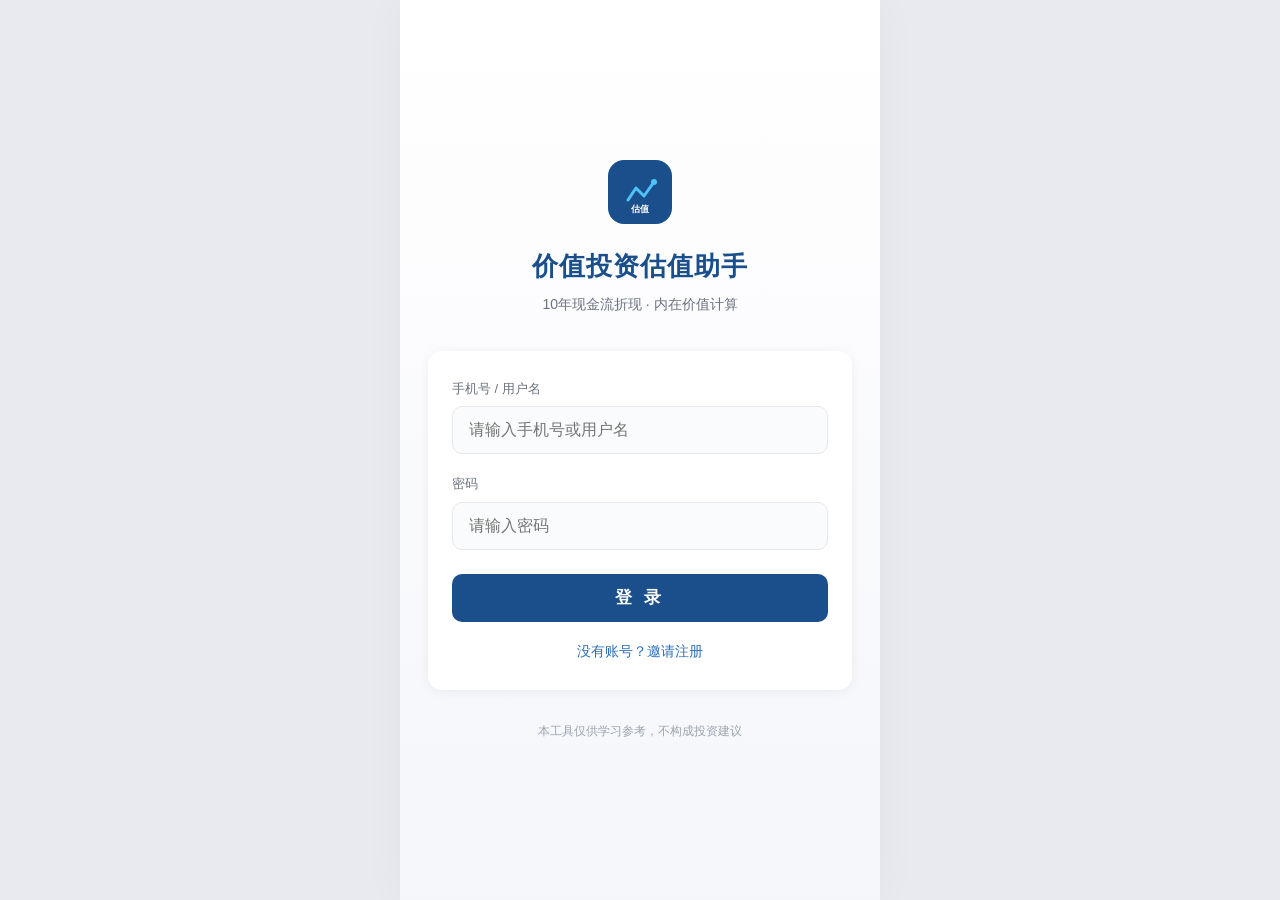
==== index.html @ bd1b54d1 "Add files via upload" ====
<!DOCTYPE html>
<html lang="zh-CN">
<head>
    <meta charset="UTF-8">
    <meta name="viewport" content="width=device-width, initial-scale=1.0, maximum-scale=1.0, user-scalable=no">
    <meta name="apple-mobile-web-app-capable" content="yes">
    <meta name="apple-mobile-web-app-status-bar-style" content="default">
    <title>价值投资估值助手</title>
    <link rel="stylesheet" href="style.css">
</head>
<body>
    <div id="app">

        <!-- ==================== 登录页 ==================== -->
        <div class="screen" id="screen-login">
            <div class="login-container">
                <div class="logo-area">
                    <div class="logo-icon">
                        <svg width="64" height="64" viewBox="0 0 64 64" fill="none">
                            <rect width="64" height="64" rx="16" fill="#1B4F8C"/>
                            <path d="M20 40L28 28L36 36L46 22" stroke="#4FC3F7" stroke-width="3" stroke-linecap="round" stroke-linejoin="round"/>
                            <circle cx="46" cy="22" r="3" fill="#4FC3F7"/>
                            <text x="32" y="52" font-size="9" fill="white" text-anchor="middle" font-family="sans-serif" font-weight="bold">估值</text>
                        </svg>
                    </div>
                    <h1 class="app-title">价值投资估值助手</h1>
                    <p class="app-subtitle">10年现金流折现 · 内在价值计算</p>
                </div>

                <div class="form-card">
                    <div class="input-group">
                        <label class="input-label">手机号 / 用户名</label>
                        <input type="text" id="login-username" class="text-input" placeholder="请输入手机号或用户名" maxlength="20">
                    </div>
                    <div class="input-group">
                        <label class="input-label">密码</label>
                        <input type="password" id="login-password" class="text-input" placeholder="请输入密码" maxlength="20">
                    </div>
                    <button class="btn-primary" onclick="handleLogin()">登 录</button>
                    <div class="link-row">
                        <span class="link-text" onclick="showScreen('register')">没有账号？邀请注册</span>
                    </div>
                </div>

                <p class="disclaimer-mini">本工具仅供学习参考，不构成投资建议</p>
            </div>
        </div>

        <!-- ==================== 注册页 ==================== -->
        <div class="screen hidden" id="screen-register">
            <div class="login-container">
                <div class="logo-area">
                    <div class="logo-icon">
                        <svg width="64" height="64" viewBox="0 0 64 64" fill="none">
                            <rect width="64" height="64" rx="16" fill="#1B4F8C"/>
                            <path d="M32 18V46M18 32H46" stroke="#4FC3F7" stroke-width="3" stroke-linecap="round"/>
                            <circle cx="32" cy="32" r="20" stroke="#4FC3F7" stroke-width="2" fill="none" opacity="0.3"/>
                        </svg>
                    </div>
                    <h1 class="app-title">邀请注册</h1>
                    <p class="app-subtitle">请输入邀请码完成注册</p>
                </div>

                <div class="form-card">
                    <div class="input-group">
                        <label class="input-label">邀请码</label>
                        <input type="text" id="register-invite" class="text-input invite-input" placeholder="请输入6位邀请码" maxlength="6">
                    </div>
                    <div class="input-group">
                        <label class="input-label">手机号 / 用户名</label>
                        <input type="text" id="register-username" class="text-input" placeholder="请设置用户名" maxlength="20">
                    </div>
                    <div class="input-group">
                        <label class="input-label">密码</label>
                        <input type="password" id="register-password" class="text-input" placeholder="请设置密码（6-20位）" maxlength="20">
                    </div>
                    <div class="input-group">
                        <label class="input-label">确认密码</label>
                        <input type="password" id="register-password2" class="text-input" placeholder="请再次输入密码" maxlength="20">
                    </div>
                    <button class="btn-primary" onclick="handleRegister()">注 册</button>
                    <div class="link-row">
                        <span class="link-text" onclick="showScreen('login')">已有账号？返回登录</span>
                    </div>
                </div>

                <div class="invite-hint">
                    <p class="invite-hint-title">如何获取邀请码？</p>
                    <p class="invite-hint-text">本工具为邀请制使用，请联系推荐人获取邀请码。每个邀请码仅可使用一次。</p>
                </div>
            </div>
        </div>

        <!-- ==================== 主界面 ==================== -->
        <div class="screen hidden" id="screen-main">
            <!-- 顶部导航 -->
            <div class="nav-bar">
                <div class="nav-title">价值投资估值助手</div>
                <div class="nav-right" onclick="handleLogout()">
                        <svg width="18" height="18" viewBox="0 0 20 20" fill="none">
                            <path d="M13 5L8 10L13 15M8 10H18" stroke="currentColor" stroke-width="1.5" stroke-linecap="round" stroke-linejoin="round" transform="rotate(180 13 10)"/>
                        </svg>
                        <span>退出</span>
                    </div>
            </div>

            <!-- 内容区 -->
            <div class="main-content">

                <!-- ====== 快速查询 ====== -->
                <div class="section">
                    <div class="section-header">
                        <span class="section-icon">🔍</span>
                        <span class="section-title">快速查询</span>
                    </div>
                    <div class="card">
                        <div class="ai-input-row">
                            <input type="text" id="search-input" class="text-input ai-input" placeholder="输入公司名称或股票代码，如：贵州茅台 / 600519" maxlength="30">
                            <button class="btn-ai" id="btn-search" onclick="searchStock()">查询</button>
                        </div>
                        <div class="input-hint" style="margin-top:6px;">自动获取最新股价、总股本、年度净利润，支持A股/港股/美股</div>
                        <div class="input-hint" style="margin-top:2px;color:var(--orange);">⚠️ 请填写公司准确全名或股票代码，不支持模糊搜索</div>
                        <div class="ai-loading hidden" id="search-loading">
                            <div class="ai-loading-dots">
                                <span></span><span></span><span></span>
                            </div>
                            <span class="ai-loading-text">正在获取数据...</span>
                        </div>
                        <div class="ai-error hidden" id="search-error">
                            <div class="ai-error-icon">⚠️</div>
                            <div class="ai-error-msg" id="search-error-msg"></div>
                        </div>
                        <div class="search-result hidden" id="search-result">
                            <div class="search-result-info">
                                <strong id="search-result-name"></strong>
                                <span class="search-result-code" id="search-result-code"></span>
                            </div>
                        </div>
                    </div>
                </div>

                <!-- 参数输入卡片 -->
                <div class="section">
                    <div class="section-header">
                        <span class="section-number">1</span>
                        <span class="section-title">基础参数输入</span>
                    </div>
                    <div class="card">
                        <div class="input-row">
                            <div class="input-row-label">
                                <span class="input-row-name">当前年度净利润</span>
                                <span class="input-row-unit">亿元</span>
                            </div>
                            <input type="number" id="param-profit" class="number-input" value="195.5" step="0.1" min="0" oninput="calculate()">
                        </div>
                        <div class="input-hint">请输入公司最新年度的归母净利润</div>
                    </div>
                    <div class="card">
                        <div class="input-row">
                            <div class="input-row-label">
                                <span class="input-row-name">总股本</span>
                                <span class="input-row-unit">亿股</span>
                            </div>
                            <input type="number" id="param-shares" class="number-input" value="93.78" step="0.01" min="0" oninput="calculate()">
                        </div>
                        <div class="input-hint">请输入公司总股本</div>
                    </div>
                    <div class="card">
                        <div class="input-row">
                            <div class="input-row-label">
                                <span class="input-row-name">当前股价</span>
                                <span class="input-row-unit">元/股</span>
                            </div>
                            <input type="number" id="param-price" class="number-input" value="21.04" step="0.01" min="0" oninput="calculate()">
                        </div>
                        <div class="input-hint">请输入公司当前最新股价</div>
                    </div>
                </div>

                <div class="section">
                    <div class="section-header">
                        <span class="section-number">2</span>
                        <span class="section-title">增长率与折现参数</span>
                    </div>
                    <div class="card">
                        <div class="input-row">
                            <div class="input-row-label">
                                <span class="input-row-name">未来10年净利润复合增长率</span>
                            </div>
                            <div class="slider-group">
                                <input type="range" id="param-growth" class="slider" min="0" max="30" step="1" value="15" oninput="updateSliderDisplay(this, 'param-growth-display'); calculate()">
                                <span class="slider-value" id="param-growth-display">15%</span>
                            </div>
                        </div>
                        <div class="input-hint">段永平建议：保守预估，不超过15%</div>
                    </div>
                    <div class="card">
                        <div class="input-row">
                            <div class="input-row-label">
                                <span class="input-row-name">10年后永续净利润增长率</span>
                            </div>
                            <div class="slider-group">
                                <input type="range" id="param-perpetual" class="slider" min="0" max="8" step="0.5" value="3" oninput="updateSliderDisplay(this, 'param-perpetual-display'); calculate()">
                                <span class="slider-value" id="param-perpetual-display">3%</span>
                            </div>
                        </div>
                        <div class="input-hint">段永平建议：不超过长期GDP增速，通常3%-5%</div>
                    </div>
                    <div class="card">
                        <div class="input-row">
                            <div class="input-row-label">
                                <span class="input-row-name">无风险折现率</span>
                            </div>
                            <div class="slider-group">
                                <input type="range" id="param-riskfree" class="slider" min="1" max="8" step="0.5" value="5" oninput="updateSliderDisplay(this, 'param-riskfree-display'); calculate()">
                                <span class="slider-value" id="param-riskfree-display">5%</span>
                            </div>
                        </div>
                        <div class="input-hint">通常取10年期国债收益率，段永平常用5%</div>
                    </div>
                    <div class="card">
                        <div class="input-row">
                            <div class="input-row-label">
                                <span class="input-row-name">风险溢价</span>
                            </div>
                            <div class="slider-group">
                                <input type="range" id="param-riskpremium" class="slider" min="0" max="10" step="0.5" value="5" oninput="updateSliderDisplay(this, 'param-riskpremium-display'); calculate()">
                                <span class="slider-value" id="param-riskpremium-display">5%</span>
                            </div>
                        </div>
                        <div class="input-hint">段永平常用5%，合计折现率10%</div>
                    </div>
                    <div class="card">
                        <div class="input-row">
                            <div class="input-row-label">
                                <span class="input-row-name">安全边际折扣</span>
                            </div>
                            <div class="slider-group">
                                <input type="range" id="param-margin" class="slider" min="50" max="90" step="5" value="70" oninput="updateSliderDisplay(this, 'param-margin-display'); calculate()">
                                <span class="slider-value" id="param-margin-display">70%</span>
                            </div>
                        </div>
                        <div class="input-hint">段永平建议：至少7折，优质公司可放宽至8折</div>
                    </div>
                </div>

                <!-- 合计折现率显示 -->
                <div class="discount-display">
                    <span class="discount-label">合计折现率</span>
                    <span class="discount-value" id="discount-rate">10.0%</span>
                </div>

                <!-- 估值结果卡片 -->
                <div class="section">
                    <div class="section-header">
                        <span class="section-number">3</span>
                        <span class="section-title">估值结果</span>
                    </div>

                    <div class="result-card primary-result">
                        <div class="result-label">每股内在价值</div>
                        <div class="result-value" id="result-intrinsic-value">¥74.68</div>
                        <div class="result-sub">
                            <span>安全边际买入价</span>
                            <span class="result-sub-value" id="result-safe-price">¥52.28</span>
                        </div>
                    </div>

                    <div class="result-row">
                        <div class="result-card-mini">
                            <div class="mini-label">当前股价</div>
                            <div class="mini-value" id="result-current-price">¥21.04</div>
                        </div>
                        <div class="result-card-mini">
                            <div class="mini-label">溢价率</div>
                            <div class="mini-value" id="result-premium">-71.8%</div>
                        </div>
                    </div>

                    <div class="result-card evaluation-card" id="evaluation-card">
                        <div class="eval-row">
                            <span class="eval-icon" id="eval-icon">●</span>
                            <span class="eval-label" id="eval-label">估值偏低，有安全边际</span>
                        </div>
                        <div class="eval-divider"></div>
                        <div class="eval-row">
                            <span class="eval-icon" id="eval-icon2">●</span>
                            <span class="eval-label" id="eval-action">非常适合，已进入安全边际区间</span>
                        </div>
                        <div class="eval-divider"></div>
                        <div class="eval-advice" id="eval-advice">建议：可分批买入，长期持有，享受公司成长收益</div>
                    </div>
                </div>

                <!-- 10年现金流详情 -->
                <div class="section">
                    <div class="section-header">
                        <span class="section-number">4</span>
                        <span class="section-title">10年现金流折现详情</span>
                        <span class="toggle-detail" id="toggle-detail" onclick="toggleDetail()">展开</span>
                    </div>
                    <div class="detail-table hidden" id="detail-table">
                        <div class="table-header">
                            <span class="col-year">年份</span>
                            <span class="col-profit">净利润(亿)</span>
                            <span class="col-factor">折现系数</span>
                            <span class="col-pv">现值(亿)</span>
                        </div>
                        <div id="detail-rows"></div>
                        <div class="table-footer">
                            <span class="col-year">10年现值合计</span>
                            <span class="col-profit"></span>
                            <span class="col-factor"></span>
                            <span class="col-pv" id="detail-total">2516.86</span>
                        </div>
                        <div class="table-footer perpetual-row">
                            <span class="col-year">永续价值现值</span>
                            <span class="col-profit"></span>
                            <span class="col-factor"></span>
                            <span class="col-pv" id="detail-perpetual">4486.81</span>
                        </div>
                    </div>
                </div>

                <!-- 免责声明 -->
                <div class="disclaimer-section">
                    <div class="disclaimer-title">免责声明</div>
                    <p class="disclaimer-text">
                        本工具仅为股票内在价值计算的辅助工具，基于段永平的价值投资理论设计，不构成任何投资建议。股票投资具有高风险，用户使用本工具做出的任何投资决策均由用户自行承担全部风险和责任。
                    </p>
                </div>

                <div style="height: 30px;"></div>
            </div>
        </div>

        <!-- ==================== Toast提示 ==================== -->
        <div class="toast hidden" id="toast"></div>

    </div>

    <script src="supabase.min.js?v=4"></script>
    <script src="app.js?v=5"></script>
</body>
</html>
---- style.css ----
/* ==================== 基础重置 ==================== */
* {
    margin: 0;
    padding: 0;
    box-sizing: border-box;
    -webkit-tap-highlight-color: transparent;
}

:root {
    --primary: #1B4F8C;
    --primary-light: #2E6FB5;
    --primary-bg: #E8F0FA;
    --accent: #4FC3F7;
    --red: #E53935;
    --red-light: #FFEBEE;
    --green: #43A047;
    --green-light: #E8F5E9;
    --orange: #FB8C00;
    --orange-light: #FFF3E0;
    --text-main: #1A1A2E;
    --text-secondary: #6B7280;
    --text-hint: #9CA3AF;
    --bg: #F5F6FA;
    --card-bg: #FFFFFF;
    --border: #E5E7EB;
    --shadow: 0 2px 12px rgba(0, 0, 0, 0.06);
    --shadow-lg: 0 8px 30px rgba(27, 79, 140, 0.12);
    --radius: 14px;
    --radius-sm: 10px;
}

html, body {
    font-family: -apple-system, BlinkMacSystemFont, "Segoe UI", "PingFang SC", "Hiragino Sans GB", "Microsoft YaHei", sans-serif;
    background: var(--bg);
    color: var(--text-main);
    font-size: 15px;
    line-height: 1.5;
    -webkit-font-smoothing: antialiased;
    height: 100%;
}

#app {
    max-width: 480px;
    margin: 0 auto;
    min-height: 100vh;
    position: relative;
    background: var(--bg);
    box-shadow: 0 0 40px rgba(0, 0, 0, 0.04);
}

/* ==================== 屏幕切换 ==================== */
.screen {
    min-height: 100vh;
    animation: fadeIn 0.3s ease;
}

.hidden {
    display: none !important;
}

@keyframes fadeIn {
    from { opacity: 0; transform: translateY(8px); }
    to { opacity: 1; transform: translateY(0); }
}

@keyframes slideUp {
    from { opacity: 0; transform: translateY(20px); }
    to { opacity: 1; transform: translateY(0); }
}

/* ==================== 登录/注册页 ==================== */
.login-container {
    min-height: 100vh;
    display: flex;
    flex-direction: column;
    align-items: center;
    justify-content: center;
    padding: 40px 28px;
    background: linear-gradient(180deg, #FFFFFF 0%, #F5F6FA 100%);
}

.logo-area {
    text-align: center;
    margin-bottom: 36px;
    animation: slideUp 0.5s ease;
}

.logo-icon {
    margin-bottom: 16px;
}

.app-title {
    font-size: 26px;
    font-weight: 700;
    color: var(--primary);
    letter-spacing: 1px;
    margin-bottom: 8px;
}

.app-subtitle {
    font-size: 14px;
    color: var(--text-secondary);
}

.form-card {
    width: 100%;
    background: var(--card-bg);
    border-radius: var(--radius);
    padding: 28px 24px;
    box-shadow: var(--shadow);
    animation: slideUp 0.5s ease 0.1s both;
}

.input-group {
    margin-bottom: 20px;
}

.input-label {
    display: block;
    font-size: 13px;
    color: var(--text-secondary);
    margin-bottom: 8px;
    font-weight: 500;
}

.text-input {
    width: 100%;
    height: 48px;
    border: 1.5px solid var(--border);
    border-radius: var(--radius-sm);
    padding: 0 16px;
    font-size: 16px;
    color: var(--text-main);
    background: #FAFBFC;
    transition: all 0.2s;
    outline: none;
}

.text-input:focus {
    border-color: var(--primary-light);
    background: #fff;
    box-shadow: 0 0 0 3px var(--primary-bg);
}

.invite-input {
    letter-spacing: 6px;
    text-transform: uppercase;
    text-align: center;
    font-weight: 600;
    font-size: 20px;
}

.btn-primary {
    width: 100%;
    height: 48px;
    background: var(--primary);
    color: #fff;
    border: none;
    border-radius: var(--radius-sm);
    font-size: 17px;
    font-weight: 600;
    letter-spacing: 4px;
    cursor: pointer;
    transition: all 0.2s;
    margin-top: 4px;
}

.btn-primary:active {
    transform: scale(0.98);
    background: var(--primary-light);
}

.link-row {
    text-align: center;
    margin-top: 18px;
}

.link-text {
    font-size: 14px;
    color: var(--primary-light);
    cursor: pointer;
    transition: opacity 0.2s;
}

.link-text:active {
    opacity: 0.6;
}

.disclaimer-mini {
    margin-top: 32px;
    font-size: 12px;
    color: var(--text-hint);
    text-align: center;
}

.invite-hint {
    margin-top: 28px;
    padding: 16px;
    background: var(--primary-bg);
    border-radius: var(--radius-sm);
    text-align: center;
}

.invite-hint-title {
    font-size: 13px;
    font-weight: 600;
    color: var(--primary);
    margin-bottom: 6px;
}

.invite-hint-text {
    font-size: 12px;
    color: var(--text-secondary);
    line-height: 1.6;
}

/* ==================== 主界面导航 ==================== */
.nav-bar {
    position: sticky;
    top: 0;
    z-index: 100;
    display: flex;
    align-items: center;
    justify-content: space-between;
    padding: 0 20px;
    height: 52px;
    background: var(--primary);
    color: #fff;
}

.nav-title {
    font-size: 17px;
    font-weight: 600;
}

.nav-right {
    display: flex;
    align-items: center;
    gap: 4px;
    font-size: 13px;
    cursor: pointer;
    opacity: 0.85;
    transition: opacity 0.2s;
}

.nav-right:active {
    opacity: 1;
}

/* ==================== 主内容区 ==================== */
.main-content {
    padding: 16px;
}

/* ==================== 分区 ==================== */
.section {
    margin-bottom: 20px;
}

.section-header {
    display: flex;
    align-items: center;
    gap: 8px;
    margin-bottom: 12px;
    padding: 0 4px;
}

.section-number {
    width: 24px;
    height: 24px;
    border-radius: 50%;
    background: var(--primary);
    color: #fff;
    font-size: 13px;
    font-weight: 600;
    display: flex;
    align-items: center;
    justify-content: center;
    flex-shrink: 0;
}

.section-title {
    font-size: 16px;
    font-weight: 600;
    color: var(--text-main);
}

.toggle-detail {
    margin-left: auto;
    font-size: 13px;
    color: var(--primary-light);
    cursor: pointer;
    padding: 4px 8px;
}

/* ==================== 卡片 ==================== */
.card {
    background: var(--card-bg);
    border-radius: var(--radius);
    padding: 16px;
    margin-bottom: 10px;
    box-shadow: var(--shadow);
}

.input-row {
    display: flex;
    align-items: center;
    justify-content: space-between;
    gap: 12px;
}

.input-row-label {
    display: flex;
    flex-direction: column;
    gap: 2px;
    flex-shrink: 0;
}

.input-row-name {
    font-size: 15px;
    color: var(--text-main);
    font-weight: 500;
}

.input-row-unit {
    font-size: 12px;
    color: var(--text-hint);
}

.number-input {
    width: 110px;
    height: 40px;
    border: 1.5px solid var(--border);
    border-radius: 8px;
    padding: 0 12px;
    font-size: 18px;
    font-weight: 600;
    color: var(--primary);
    text-align: right;
    background: #FAFBFC;
    outline: none;
    transition: all 0.2s;
    -moz-appearance: textfield;
}

.number-input::-webkit-outer-spin-button,
.number-input::-webkit-inner-spin-button {
    -webkit-appearance: none;
}

.number-input:focus {
    border-color: var(--primary-light);
    background: #fff;
    box-shadow: 0 0 0 3px var(--primary-bg);
}

.input-hint {
    font-size: 12px;
    color: var(--text-hint);
    margin-top: 8px;
    line-height: 1.4;
}

/* ==================== 滑块 ==================== */
.slider-group {
    display: flex;
    align-items: center;
    gap: 12px;
    flex-shrink: 0;
}

.slider {
    width: 120px;
    height: 6px;
    -webkit-appearance: none;
    appearance: none;
    background: var(--border);
    border-radius: 3px;
    outline: none;
}

.slider::-webkit-slider-thumb {
    -webkit-appearance: none;
    appearance: none;
    width: 20px;
    height: 20px;
    border-radius: 50%;
    background: var(--primary);
    cursor: pointer;
    border: 3px solid #fff;
    box-shadow: 0 1px 4px rgba(27, 79, 140, 0.3);
    transition: transform 0.15s;
}

.slider::-webkit-slider-thumb:active {
    transform: scale(1.2);
}

.slider::-moz-range-thumb {
    width: 20px;
    height: 20px;
    border-radius: 50%;
    background: var(--primary);
    cursor: pointer;
    border: 3px solid #fff;
    box-shadow: 0 1px 4px rgba(27, 79, 140, 0.3);
}

.slider-value {
    min-width: 42px;
    text-align: right;
    font-size: 16px;
    font-weight: 700;
    color: var(--primary);
}

/* ==================== 合计折现率 ==================== */
.discount-display {
    display: flex;
    align-items: center;
    justify-content: space-between;
    background: var(--primary-bg);
    border-radius: var(--radius);
    padding: 14px 20px;
    margin-bottom: 20px;
}

.discount-label {
    font-size: 14px;
    color: var(--primary);
    font-weight: 500;
}

.discount-value {
    font-size: 22px;
    font-weight: 700;
    color: var(--primary);
}

/* ==================== 估值结果 ==================== */
.primary-result {
    background: linear-gradient(135deg, var(--primary) 0%, var(--primary-light) 100%);
    color: #fff;
    text-align: center;
    padding: 28px 20px;
    border-radius: var(--radius);
    box-shadow: var(--shadow-lg);
    margin-bottom: 10px;
}

.result-label {
    font-size: 14px;
    opacity: 0.85;
    margin-bottom: 8px;
}

.result-value {
    font-size: 40px;
    font-weight: 700;
    letter-spacing: 1px;
    margin-bottom: 16px;
}

.result-sub {
    display: flex;
    align-items: center;
    justify-content: center;
    gap: 10px;
    font-size: 14px;
    opacity: 0.9;
}

.result-sub-value {
    font-weight: 600;
    font-size: 16px;
}

.result-row {
    display: flex;
    gap: 10px;
    margin-bottom: 10px;
}

.result-card-mini {
    flex: 1;
    background: var(--card-bg);
    border-radius: var(--radius-sm);
    padding: 14px;
    text-align: center;
    box-shadow: var(--shadow);
}

.mini-label {
    font-size: 12px;
    color: var(--text-secondary);
    margin-bottom: 6px;
}

.mini-value {
    font-size: 20px;
    font-weight: 700;
    color: var(--text-main);
}

/* ==================== 评价卡片 ==================== */
.evaluation-card {
    padding: 18px 16px;
}

.eval-row {
    display: flex;
    align-items: center;
    gap: 10px;
}

.eval-icon {
    font-size: 10px;
    flex-shrink: 0;
}

.eval-label {
    font-size: 15px;
    font-weight: 600;
}

.eval-divider {
    height: 1px;
    background: var(--border);
    margin: 12px 0;
}

.eval-advice {
    font-size: 14px;
    color: var(--text-secondary);
    line-height: 1.6;
    padding: 12px 14px;
    border-radius: 8px;
    background: var(--bg);
    margin-top: 4px;
}

/* 评价颜色 */
.eval-low { color: var(--red); }
.eval-low .eval-advice { background: var(--red-light); color: var(--red); }
.eval-reasonable { color: var(--orange); }
.eval-reasonable .eval-advice { background: var(--orange-light); color: var(--orange); }
.eval-high { color: var(--green); }
.eval-high .eval-advice { background: var(--green-light); color: var(--green); }

/* ==================== 详情表格 ==================== */
.detail-table {
    background: var(--card-bg);
    border-radius: var(--radius);
    padding: 4px 0;
    box-shadow: var(--shadow);
    overflow: hidden;
    animation: slideUp 0.3s ease;
}

.table-header {
    display: flex;
    padding: 12px 16px;
    background: var(--primary-bg);
    font-size: 12px;
    font-weight: 600;
    color: var(--primary);
}

.table-header span, .table-footer span {
    text-align: right;
}

.col-year { flex: 1; text-align: left !important; }
.col-profit { width: 90px; }
.col-factor { width: 80px; }
.col-pv { width: 90px; }

#detail-rows .detail-row {
    display: flex;
    padding: 10px 16px;
    font-size: 13px;
    border-bottom: 1px solid var(--border);
    color: var(--text-main);
}

#detail-rows .detail-row:last-child {
    border-bottom: none;
}

.table-footer {
    display: flex;
    padding: 12px 16px;
    font-size: 13px;
    font-weight: 600;
    color: var(--primary);
    background: var(--primary-bg);
    border-top: 1.5px solid var(--primary-light);
}

.perpetual-row {
    background: #FFF8E1;
    color: var(--orange);
    border-top: none;
}

/* ==================== 免责声明 ==================== */
.disclaimer-section {
    padding: 16px;
    background: var(--card-bg);
    border-radius: var(--radius);
    margin-bottom: 10px;
    box-shadow: var(--shadow);
}

.disclaimer-title {
    font-size: 13px;
    font-weight: 600;
    color: var(--text-secondary);
    margin-bottom: 8px;
}

.disclaimer-text {
    font-size: 12px;
    color: var(--text-hint);
    line-height: 1.7;
}

/* ==================== Toast ==================== */
.toast {
    position: fixed;
    top: 50%;
    left: 50%;
    transform: translate(-50%, -50%);
    background: rgba(0, 0, 0, 0.8);
    color: #fff;
    padding: 14px 28px;
    border-radius: 10px;
    font-size: 14px;
    z-index: 9999;
    max-width: 280px;
    text-align: center;
    line-height: 1.5;
    animation: toastIn 0.25s ease;
}

@keyframes toastIn {
    from { opacity: 0; transform: translate(-50%, -40%); }
    to { opacity: 1; transform: translate(-50%, -50%); }
}

/* ==================== 响应式 ==================== */
@media (min-width: 481px) {
    body {
        background: #E8EAF0;
    }
}

@media (max-width: 480px) {
    .input-row {
        flex-direction: column;
        align-items: stretch;
        gap: 10px;
    }
    .input-row-label {
        flex-shrink: 0;
    }
    .slider-group {
        width: 100%;
        gap: 10px;
    }
    .slider {
        flex: 1;
        width: auto;
        min-width: 0;
    }
    .slider-value {
        min-width: 42px;
        font-size: 15px;
    }
}

@media (max-width: 360px) {
    .slider { width: auto; }
    .slider-value { font-size: 14px; min-width: 36px; }
    .number-input { width: 90px; font-size: 16px; }
    .result-value { font-size: 34px; }
}

/* ==================== 导航操作区 ==================== */
.nav-actions {
    display: flex;
    align-items: center;
    gap: 12px;
}

.nav-icon {
    cursor: pointer;
    opacity: 0.9;
    transition: opacity 0.2s, background 0.2s;
    display: flex;
    align-items: center;
    justify-content: center;
    width: 36px;
    height: 36px;
    border-radius: 50%;
    background: rgba(255, 255, 255, 0.12);
}

.nav-icon:hover, .nav-icon:active {
    opacity: 1;
    background: rgba(255, 255, 255, 0.22);
}

.nav-right {
    display: flex;
    align-items: center;
    gap: 4px;
    font-size: 13px;
    cursor: pointer;
    opacity: 0.85;
    transition: opacity 0.2s;
}

.nav-right:active {
    opacity: 1;
}

/* ==================== AI 分析区块 ==================== */
.section-icon {
    font-size: 18px;
}

.badge {
    font-size: 11px;
    padding: 2px 8px;
    border-radius: 10px;
    font-weight: 600;
    letter-spacing: 0.5px;
}
.badge-ai {
    background: #E8F0FA;
    color: var(--primary);
}

.ai-card {
    padding: 16px;
}

.ai-input-row {
    display: flex;
    gap: 10px;
    align-items: center;
}

.ai-input {
    flex: 1;
    min-width: 0;
}

.btn-ai {
    height: 48px;
    padding: 0 20px;
    background: linear-gradient(135deg, #6C5CE7, #A29BFE);
    color: #fff;
    border: none;
    border-radius: var(--radius-sm);
    font-size: 15px;
    font-weight: 600;
    cursor: pointer;
    white-space: nowrap;
    transition: all 0.2s;
    flex-shrink: 0;
}

.btn-ai:active {
    transform: scale(0.97);
    opacity: 0.9;
}

.btn-ai:disabled {
    opacity: 0.6;
    cursor: not-allowed;
}

/* AI 加载动画 */
.ai-loading {
    display: flex;
    flex-direction: column;
    align-items: center;
    padding: 32px 16px;
    gap: 16px;
}

.ai-loading-dots {
    display: flex;
    gap: 8px;
}

.ai-loading-dots span {
    width: 10px;
    height: 10px;
    border-radius: 50%;
    background: var(--primary-light);
    animation: aiDot 1.4s infinite ease-in-out both;
}

.ai-loading-dots span:nth-child(1) { animation-delay: -0.32s; }
.ai-loading-dots span:nth-child(2) { animation-delay: -0.16s; }
.ai-loading-dots span:nth-child(3) { animation-delay: 0s; }

@keyframes aiDot {
    0%, 80%, 100% { transform: scale(0); opacity: 0.3; }
    40% { transform: scale(1); opacity: 1; }
}

.ai-loading-text {
    font-size: 13px;
    color: var(--text-hint);
}

/* AI 结果卡片 */
.ai-result {
    margin-top: 16px;
    border-top: 1px solid var(--border);
    padding-top: 16px;
    animation: fadeIn 0.4s ease;
}

.ai-result-header {
    display: flex;
    align-items: center;
    justify-content: space-between;
    margin-bottom: 16px;
}

.ai-company-name {
    font-size: 18px;
    font-weight: 700;
    color: var(--primary);
}

.ai-model-tag {
    font-size: 11px;
    padding: 3px 10px;
    background: linear-gradient(135deg, #6C5CE7, #A29BFE);
    color: #fff;
    border-radius: 10px;
    font-weight: 600;
    letter-spacing: 0.5px;
}

.ai-result-body {
    font-size: 14px;
    line-height: 1.8;
    color: var(--text-main);
    word-break: break-word;
}

/* AI 内容排版 */
.ai-h2 {
    font-size: 16px;
    font-weight: 700;
    color: var(--primary);
    margin: 20px 0 10px;
    padding-bottom: 8px;
    border-bottom: 2px solid var(--primary-bg);
}

.ai-h3 {
    font-size: 15px;
    font-weight: 600;
    color: var(--text-main);
    margin: 16px 0 8px;
}

.ai-p {
    margin-bottom: 8px;
    text-indent: 0;
}

.ai-ul, .ai-ol {
    margin: 8px 0 12px;
    padding-left: 20px;
}

.ai-ul li, .ai-ol li {
    margin-bottom: 6px;
    line-height: 1.7;
}

.ai-code {
    background: var(--bg);
    padding: 2px 6px;
    border-radius: 4px;
    font-size: 13px;
    color: var(--red);
    font-family: "SF Mono", "Menlo", "Consolas", monospace;
}

.ai-emoji {
    font-size: 16px;
}

.ai-result-footer {
    margin-top: 20px;
    padding-top: 14px;
    border-top: 1px solid var(--border);
    display: flex;
    align-items: center;
    justify-content: space-between;
    gap: 12px;
    flex-wrap: wrap;
}

.ai-disclaimer {
    font-size: 12px;
    color: var(--text-hint);
    flex: 1;
    min-width: 0;
}

.btn-text {
    background: none;
    border: none;
    color: var(--primary-light);
    font-size: 13px;
    cursor: pointer;
    padding: 4px 8px;
    white-space: nowrap;
}

.btn-text:active {
    opacity: 0.7;
}

/* AI 错误状态 */
.ai-error {
    margin-top: 16px;
    padding: 16px;
    background: #FFF3E0;
    border-radius: var(--radius-sm);
    display: flex;
    align-items: flex-start;
    gap: 10px;
    animation: fadeIn 0.3s ease;
}

.ai-error-icon {
    font-size: 20px;
    flex-shrink: 0;
    margin-top: 1px;
}

.ai-error-msg {
    font-size: 13px;
    color: var(--orange);
    line-height: 1.6;
}

/* ==================== 快速查询结果 ==================== */
.search-result {
    margin-top: 12px;
    padding: 12px 16px;
    background: var(--green-light);
    border-radius: var(--radius-sm);
    border-left: 3px solid var(--green);
}

.search-result-info {
    display: flex;
    align-items: center;
    gap: 8px;
    font-size: 15px;
    color: var(--text-main);
}

.search-result-code {
    font-size: 12px;
    color: var(--text-hint);
    padding: 2px 8px;
    background: #fff;
    border-radius: 10px;
}

/* ==================== 设置弹窗 ==================== */
.modal-overlay {
    position: fixed;
    top: 0;
    left: 0;
    right: 0;
    bottom: 0;
    background: rgba(0, 0, 0, 0.5);
    z-index: 1000;
    display: flex;
    align-items: center;
    justify-content: center;
    padding: 20px;
    animation: fadeIn 0.2s ease;
}

.modal-card {
    background: #fff;
    border-radius: var(--radius);
    width: 100%;
    max-width: 400px;
    max-height: 90vh;
    overflow-y: auto;
    box-shadow: 0 20px 60px rgba(0, 0, 0, 0.2);
    animation: slideUp 0.3s ease;
}

.modal-header {
    display: flex;
    align-items: center;
    justify-content: space-between;
    padding: 20px 20px 0;
}

.modal-title {
    font-size: 18px;
    font-weight: 700;
    color: var(--text-main);
}

.modal-close {
    font-size: 24px;
    color: var(--text-hint);
    cursor: pointer;
    width: 32px;
    height: 32px;
    display: flex;
    align-items: center;
    justify-content: center;
    border-radius: 50%;
    transition: background 0.2s;
}

.modal-close:hover {
    background: var(--bg);
}

.modal-body {
    padding: 20px;
}

.select-input {
    -webkit-appearance: none;
    appearance: none;
    background-image: url("data:image/svg+xml,%3Csvg xmlns='http://www.w3.org/2000/svg' width='12' height='12' viewBox='0 0 12 12'%3E%3Cpath d='M6 8L1 3h10z' fill='%239CA3AF'/%3E%3C/svg%3E");
    background-repeat: no-repeat;
    background-position: right 14px center;
    padding-right: 36px;
    cursor: pointer;
}

.modal-status {
    margin-top: 12px;
    text-align: center;
    font-size: 13px;
    padding: 8px;
    border-radius: 6px;
}

.modal-status-success {
    background: var(--green-light);
    color: var(--green);
}

.modal-status-error {
    background: var(--red-light);
    color: var(--red);
}

/* 云端模式提示 */
.ai-mode-info {
    display: flex;
    align-items: flex-start;
    gap: 12px;
    padding: 14px 16px;
    background: linear-gradient(135deg, #E8F0FA, #F0F4FF);
    border-radius: var(--radius-sm);
    border: 1px solid #D0DFF0;
    margin-bottom: 4px;
}

.ai-mode-icon {
    font-size: 24px;
    flex-shrink: 0;
    margin-top: 2px;
}

.ai-mode-text strong {
    font-size: 14px;
    color: var(--primary);
    display: block;
    margin-bottom: 4px;
}

.ai-mode-text p {
    font-size: 12px;
    color: var(--text-secondary);
    line-height: 1.6;
    margin: 0;
}

.modal-divider {
    text-align: center;
    margin: 20px 0 14px;
    position: relative;
}

.modal-divider::before {
    content: '';
    position: absolute;
    top: 50%;
    left: 0;
    right: 0;
    height: 1px;
    background: var(--border);
}

.modal-divider span {
    position: relative;
    background: #fff;
    padding: 0 12px;
    font-size: 12px;
    color: var(--text-hint);
}

/* ==================== 覆盖原 nav-right 样式 ==================== */
.nav-bar .nav-right {
    display: flex;
    align-items: center;
    gap: 4px;
    font-size: 13px;
    cursor: pointer;
    opacity: 0.85;
    transition: opacity 0.2s;
}

.nav-bar .nav-right:active {
    opacity: 1;
}
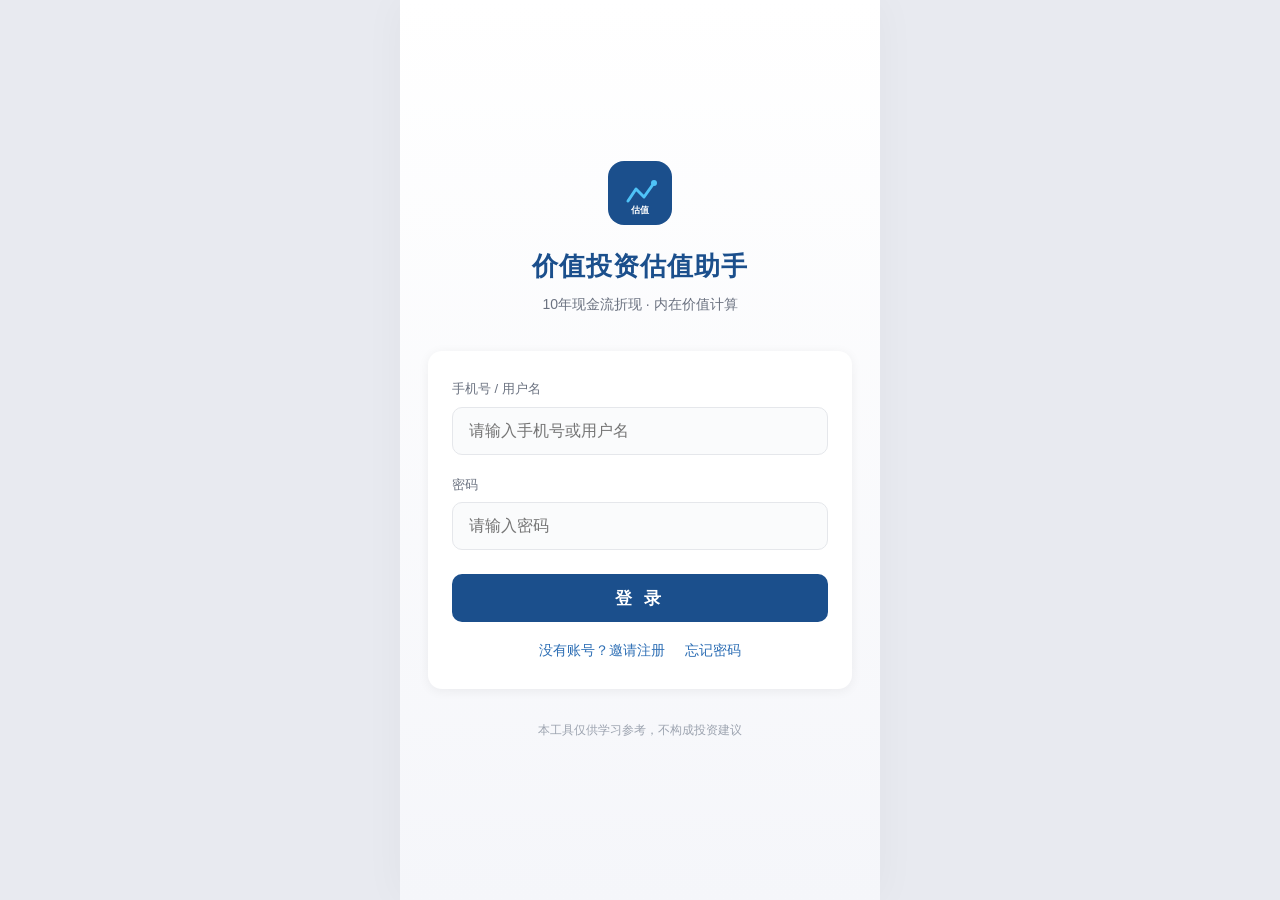
==== commit 62685061: "Add files via upload" ====
--- a/index.html
+++ b/index.html
@@ -39,6 +39,7 @@
                     <button class="btn-primary" onclick="handleLogin()">登 录</button>
                     <div class="link-row">
                         <span class="link-text" onclick="showScreen('register')">没有账号？邀请注册</span>
+                        <span class="link-text" onclick="showScreen('forgot')">忘记密码</span>
                     </div>
                 </div>
 
@@ -91,6 +92,46 @@
             </div>
         </div>
 
+        <!-- ==================== 忘记密码页 ==================== -->
+        <div class="screen hidden" id="screen-forgot">
+            <div class="login-container">
+                <div class="logo-area">
+                    <div class="logo-icon">
+                        <svg width="64" height="64" viewBox="0 0 64 64" fill="none">
+                            <rect width="64" height="64" rx="16" fill="#1B4F8C"/>
+                            <path d="M32 18V38M32 38L24 30M32 38L40 30" stroke="#4FC3F7" stroke-width="3" stroke-linecap="round" stroke-linejoin="round"/>
+                            <rect x="20" y="42" width="24" height="6" rx="3" fill="#4FC3F7" opacity="0.4"/>
+                        </svg>
+                    </div>
+                    <h1 class="app-title">找回密码</h1>
+                    <p class="app-subtitle">通过注册时的邀请码验证身份</p>
+                </div>
+
+                <div class="form-card">
+                    <div class="input-group">
+                        <label class="input-label">用户名</label>
+                        <input type="text" id="forgot-username" class="text-input" placeholder="请输入注册时的用户名" maxlength="20">
+                    </div>
+                    <div class="input-group">
+                        <label class="input-label">注册邀请码</label>
+                        <input type="text" id="forgot-invite" class="text-input invite-input" placeholder="请输入注册时使用的邀请码" maxlength="10">
+                    </div>
+                    <div class="input-group">
+                        <label class="input-label">新密码</label>
+                        <input type="password" id="forgot-password" class="text-input" placeholder="请设置新密码（6-20位）" maxlength="20">
+                    </div>
+                    <div class="input-group">
+                        <label class="input-label">确认新密码</label>
+                        <input type="password" id="forgot-password2" class="text-input" placeholder="请再次输入新密码" maxlength="20">
+                    </div>
+                    <button class="btn-primary" onclick="handleForgotPassword()">重置密码</button>
+                    <div class="link-row">
+                        <span class="link-text" onclick="showScreen('login')">← 返回登录</span>
+                    </div>
+                </div>
+            </div>
+        </div>
+
         <!-- ==================== 主界面 ==================== -->
         <div class="screen hidden" id="screen-main">
             <!-- 顶部导航 -->
@@ -139,6 +180,26 @@
                     </div>
                 </div>
 
+                <!-- ====== 生意模式分析 ====== -->
+                <div class="section hidden" id="business-model-section">
+                    <div class="section-header">
+                        <span class="section-icon">📊</span>
+                        <span class="section-title">生意模式分析</span>
+                    </div>
+                    <div class="card" id="business-model-card">
+                        <div class="bm-category-row">
+                            <span class="bm-badge" id="bm-badge">顶级好生意</span>
+                            <span class="bm-description" id="bm-description">自主定价、高毛利、低投入</span>
+                        </div>
+                        <div class="bm-metrics" id="bm-metrics">
+                            <!-- 指标动态生成 -->
+                        </div>
+                        <div class="bm-reasons" id="bm-reasons">
+                            <!-- 理由动态生成 -->
+                        </div>
+                    </div>
+                </div>
+
                 <!-- 参数输入卡片 -->
                 <div class="section">
                     <div class="section-header">
@@ -340,6 +401,6 @@
     </div>
 
     <script src="supabase.min.js?v=4"></script>
-    <script src="app.js?v=5"></script>
+    <script src="app.js?v=7"></script>
 </body>
 </html>
--- a/style.css
+++ b/style.css
@@ -171,7 +171,10 @@
 }
 
 .link-row {
-    text-align: center;
+    display: flex;
+    justify-content: center;
+    align-items: center;
+    gap: 20px;
     margin-top: 18px;
 }
 
@@ -982,6 +985,96 @@
     border-radius: 10px;
 }
 
+/* ==================== 生意模式分析卡片 ==================== */
+.bm-category-row {
+    display: flex;
+    align-items: center;
+    gap: 10px;
+    margin-bottom: 14px;
+    flex-wrap: wrap;
+}
+
+.bm-badge {
+    font-size: 16px;
+    font-weight: 700;
+    padding: 6px 16px;
+    border-radius: 20px;
+    color: #fff;
+    letter-spacing: 1px;
+}
+
+.bm-badge.bm-top {
+    background: linear-gradient(135deg, #43A047, #66BB6A);
+    box-shadow: 0 2px 8px rgba(67, 160, 71, 0.3);
+}
+
+.bm-badge.bm-mid {
+    background: linear-gradient(135deg, #FB8C00, #FFA726);
+    box-shadow: 0 2px 8px rgba(251, 140, 0, 0.3);
+}
+
+.bm-badge.bm-hard {
+    background: linear-gradient(135deg, #E53935, #EF5350);
+    box-shadow: 0 2px 8px rgba(229, 57, 53, 0.3);
+}
+
+.bm-description {
+    font-size: 13px;
+    color: var(--text-secondary);
+}
+
+.bm-metrics {
+    display: flex;
+    gap: 8px;
+    margin-bottom: 14px;
+}
+
+.bm-metric {
+    flex: 1;
+    text-align: center;
+    padding: 10px 6px;
+    border-radius: var(--radius-sm);
+    background: var(--bg);
+}
+
+.bm-metric-label {
+    font-size: 11px;
+    color: var(--text-hint);
+    margin-bottom: 4px;
+}
+
+.bm-metric-value {
+    font-size: 17px;
+    font-weight: 700;
+    color: var(--primary);
+}
+
+.bm-metric-value.good { color: var(--green); }
+.bm-metric-value.mid { color: var(--orange); }
+.bm-metric-value.bad { color: var(--red); }
+
+.bm-reasons {
+    padding-top: 4px;
+}
+
+.bm-reason {
+    display: flex;
+    align-items: flex-start;
+    gap: 8px;
+    font-size: 13px;
+    color: var(--text-secondary);
+    line-height: 1.6;
+    margin-bottom: 6px;
+}
+
+.bm-reason-icon {
+    flex-shrink: 0;
+    margin-top: 1px;
+}
+
+.bm-reason-icon.good { color: var(--green); }
+.bm-reason-icon.bad { color: var(--red); }
+
 /* ==================== 设置弹窗 ==================== */
 .modal-overlay {
     position: fixed;
